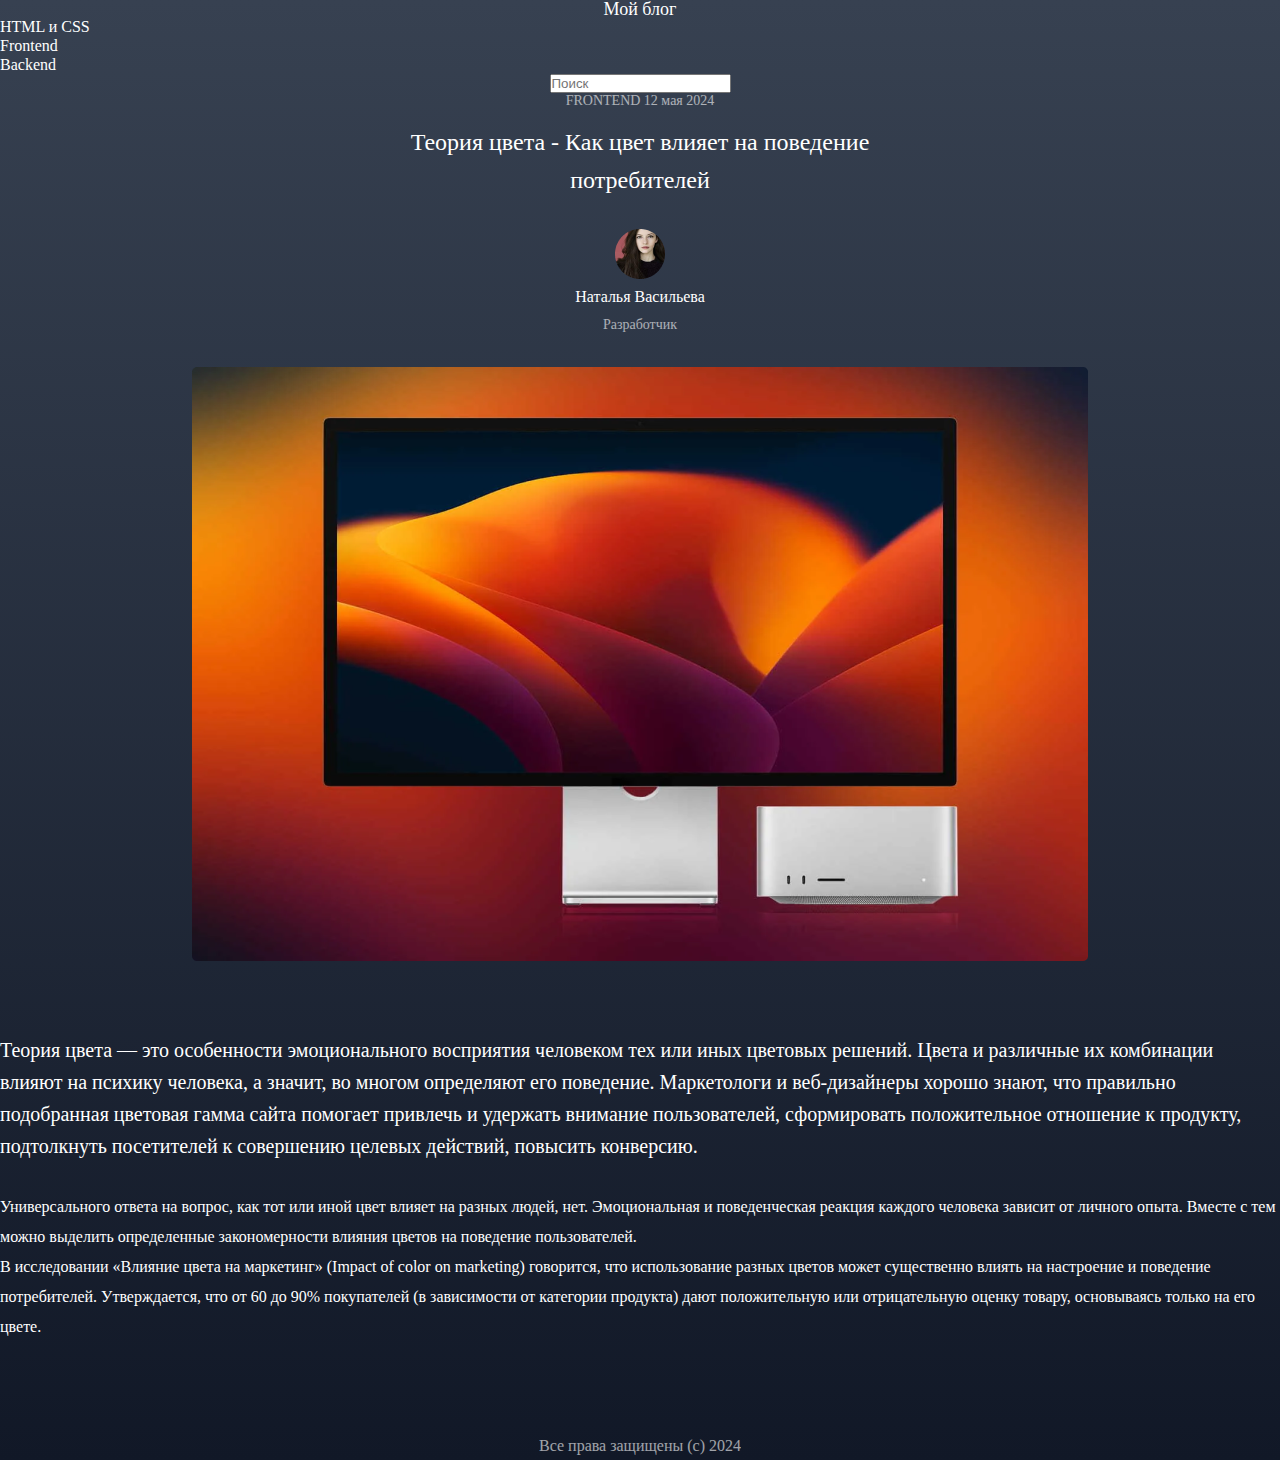
==== 1-Blog/index.html @ 6eed49c6 "code review 2" ====
<!DOCTYPE html>
<html lang="en">

<head>
    <meta charset="UTF-8">
    <meta name="viewport" content="width=device-width, initial-scale=1.0">
    <title>Blog</title>
    <link rel="stylesheet" href="./style.css">
</head>

<body>
    <header>

        <h1 class="profile-name"> Мой блог</h1>
        <nav class="nav__title">
            <h2>HTML и CSS</h2>
            <h2>Frontend</h2>
            <h2>Backend</h2>
        </nav>

        <form action="">
            <input type="text" placeholder="Поиск">
        </form>
    </header>

    <main>
        <section>

            <article>
                <p class="blog__date">FRONTEND 12 мая 2024</p>
                <h3 class="blog__title">Теория цвета - Как цвет влияет на поведение<br> потребителей</h3>
                <div class="author__block">
                    <img src="./images/Ellipse 1.png" alt="Портрет Натальи">
                    <p class="blog__author">Наталья Васильева</p>
                    <p >Разработчик</p>
                </div>

                <img class="screen__img" src=" ./images/Rectangle 181.png" alt="монитор на оранжевом фоне">
                    <p class="blog__content">Теория цвета — это особенности эмоционального восприятия человеком тех или
                        иных
                        цветовых решений. Цвета и
                        различные их
                        комбинации влияют на психику человека, а значит, во многом определяют его поведение. Маркетологи
                        и
                        веб-дизайнеры
                        хорошо
                        знают, что правильно подобранная цветовая гамма сайта помогает привлечь и удержать внимание
                        пользователей,
                        сформировать
                        положительное отношение к продукту, подтолкнуть посетителей к совершению целевых действий,
                        повысить
                        конверсию.
                    </p>
<div class="blog__content-small"><p >Универсального ответа на вопрос, как тот или иной цвет влияет на
    разных
    людей, нет. Эмоциональная и
    поведенческая
    реакция каждого человека зависит от личного опыта. Вместе с тем можно выделить определенные
    закономерности
    влияния
    цветов на поведение пользователей.</p>
<p >В исследовании «Влияние цвета на маркетинг» (Impact of color on
    marketing) говорится, что
    использование
    разных
    цветов
    может существенно влиять на настроение и поведение потребителей. Утверждается, что от 60 до 90%
    покупателей (в
    зависимости от категории продукта) дают положительную или отрицательную оценку товару,
    основываясь
    только на его
    цвете.</p></div>
            </article>
        </section>

    </main>
    <footer>
        <p>Все права защищены (c) 2024</p>

    </footer>

</body>

</html>
---- 1-Blog/style.css ----
*{
    margin: 0;
    padding: 0;
}
body {
    background: linear-gradient(180deg, #374151 0%, #111827 100%);
    color: white;
    text-align: center;

}

.profile-name {
    font-size: 18px;
    font-weight: 400;
    line-height: 18.21px;

}

.nav__title h2 {
    text-align-last: left;
    font-size: 16px;
    line-height: 18.75px;
    font-weight: 400;
}

.screen__img{
    margin-bottom: 69px;
}

.blog__date {
    font-size: 14px;
    opacity: 0.6;
    line-height: 16px;
    margin-bottom: 14px;
}
.author__block{
    margin-bottom: 28px;
}
.blog__title {
    font-size: 24px;
    font-weight: 400;
    line-height: 38px;
    text-align: center;
    margin-bottom: 30px;
}

.blog__author {
    font-size: 16px;
    line-height: 28px;
}

.blog__author+p {
    line-height: 28px;
    font-size: 14px;
    opacity: 0.6;
}

.blog__content {
    font-size: 20px;
    line-height: 32px;
    text-align: left;
    margin-bottom: 30px;
}

.blog__content-small {
    font-size: 16px;
    line-height: 30px;
    text-align: left;
    margin-bottom: 90px;
}

footer p {
    opacity: 60%;
    font-size: 16px;
    line-height: 28px;
}
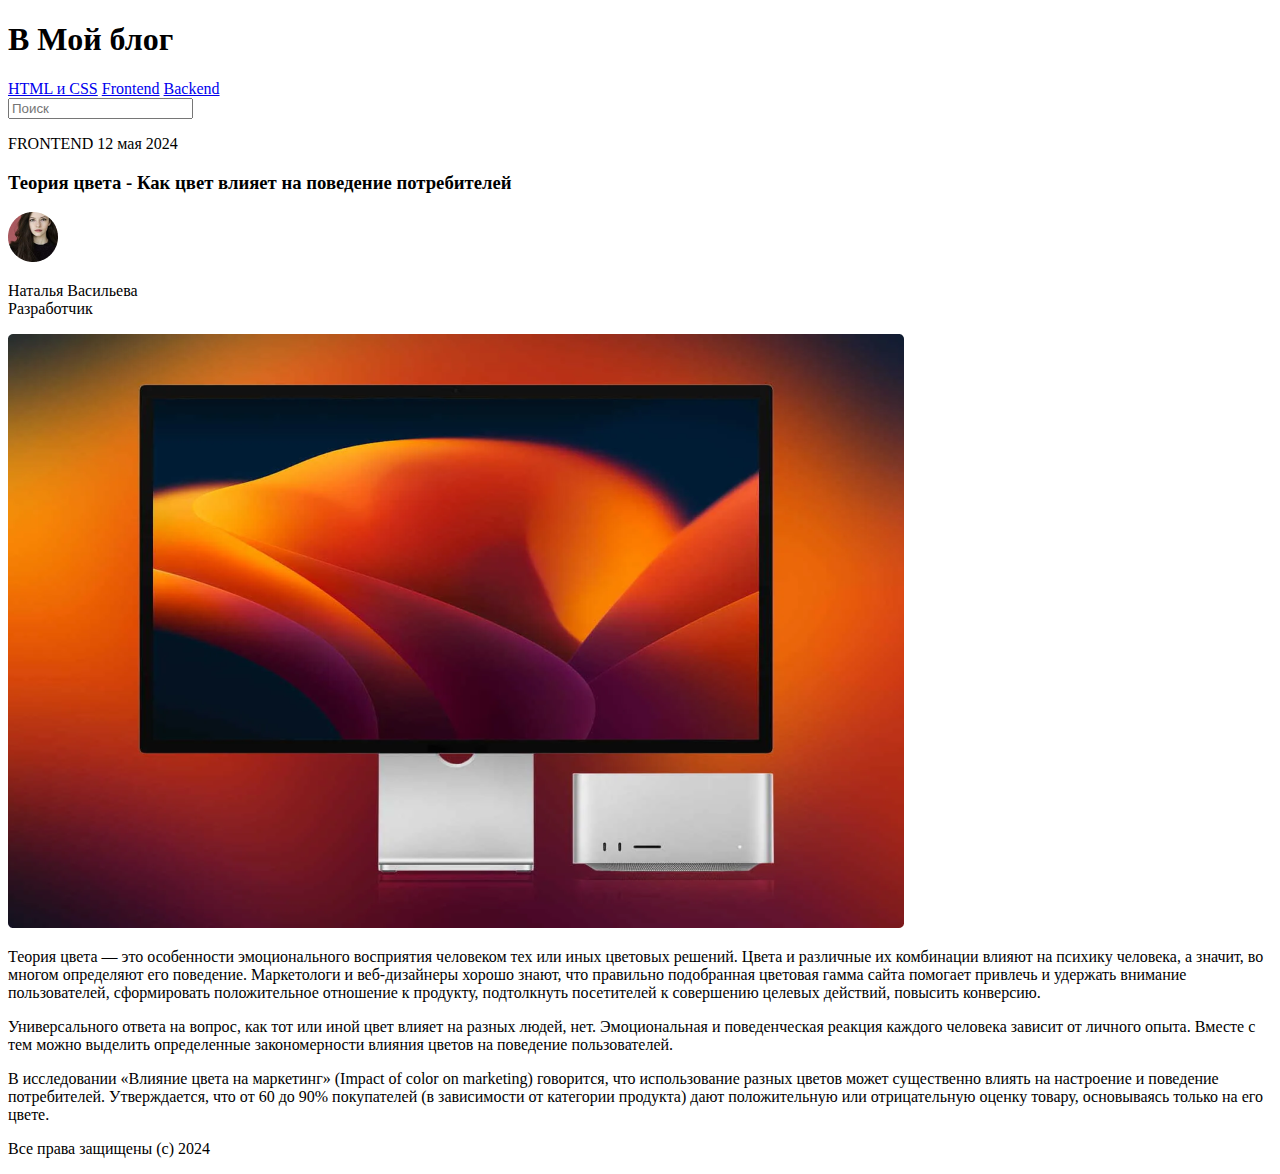
==== commit b98d7635: "fixed" ====
--- a/1-Blog/index.html
+++ b/1-Blog/index.html
@@ -5,80 +5,64 @@
     <meta charset="UTF-8">
     <meta name="viewport" content="width=device-width, initial-scale=1.0">
     <title>Blog</title>
-    <link rel="stylesheet" href="./style.css">
 </head>
-
 <body>
     <header>
-
-        <h1 class="profile-name"> Мой блог</h1>
-        <nav class="nav__title">
-            <h2>HTML и CSS</h2>
-            <h2>Frontend</h2>
-            <h2>Backend</h2>
+        <h1>В Мой блог</h1>
+        <nav>
+            <a href="#">HTML и CSS</a>
+            <a href="#">Frontend</a>
+            <a href="#">Backend</a>
         </nav>
-
         <form action="">
             <input type="text" placeholder="Поиск">
         </form>
     </header>
-
     <main>
         <section>
-
             <article>
-                <p class="blog__date">FRONTEND 12 мая 2024</p>
-                <h3 class="blog__title">Теория цвета - Как цвет влияет на поведение<br> потребителей</h3>
-                <div class="author__block">
-                    <img src="./images/Ellipse 1.png" alt="Портрет Натальи">
-                    <p class="blog__author">Наталья Васильева</p>
-                    <p >Разработчик</p>
+                <p>FRONTEND 12 мая 2024</p>
+                <h3>Теория цвета - Как цвет влияет на поведение потребителей</h3>
+                <div>
+                <img src="./images/Ellipse 1.png" alt="Портрет Натальи">
                 </div>
-
-                <img class="screen__img" src=" ./images/Rectangle 181.png" alt="монитор на оранжевом фоне">
-                    <p class="blog__content">Теория цвета — это особенности эмоционального восприятия человеком тех или
-                        иных
-                        цветовых решений. Цвета и
-                        различные их
-                        комбинации влияют на психику человека, а значит, во многом определяют его поведение. Маркетологи
-                        и
-                        веб-дизайнеры
-                        хорошо
-                        знают, что правильно подобранная цветовая гамма сайта помогает привлечь и удержать внимание
-                        пользователей,
-                        сформировать
-                        положительное отношение к продукту, подтолкнуть посетителей к совершению целевых действий,
-                        повысить
-                        конверсию.
-                    </p>
-<div class="blog__content-small"><p >Универсального ответа на вопрос, как тот или иной цвет влияет на
-    разных
-    людей, нет. Эмоциональная и
-    поведенческая
-    реакция каждого человека зависит от личного опыта. Вместе с тем можно выделить определенные
-    закономерности
-    влияния
-    цветов на поведение пользователей.</p>
-<p >В исследовании «Влияние цвета на маркетинг» (Impact of color on
-    marketing) говорится, что
-    использование
-    разных
-    цветов
-    может существенно влиять на настроение и поведение потребителей. Утверждается, что от 60 до 90%
-    покупателей (в
-    зависимости от категории продукта) дают положительную или отрицательную оценку товару,
-    основываясь
-    только на его
-    цвете.</p></div>
+                <p>Наталья Васильева <br /> Разработчик</p>
+                <div><img src="./images/Rectangle 181.png" alt="монитор на оранжевом фоне"></div>
+                <p>
+                    Теория цвета — это особенности эмоционального восприятия человеком тех или иных цветовых решений. Цвета и
+                    различные их
+                    комбинации влияют на психику человека, а значит, во многом определяют его поведение. Маркетологи и
+                    веб-дизайнеры
+                    хорошо
+                    знают, что правильно подобранная цветовая гамма сайта помогает привлечь и удержать внимание
+                    пользователей,
+                    сформировать
+                    положительное отношение к продукту, подтолкнуть посетителей к совершению целевых действий, повысить
+                    конверсию.
+                </p>
+                <p>
+                    Универсального ответа на вопрос, как тот или иной цвет влияет на разных людей, нет. Эмоциональная и
+                    поведенческая
+                    реакция каждого человека зависит от личного опыта. Вместе с тем можно выделить определенные
+                    закономерности
+                    влияния
+                    цветов на поведение пользователей.
+                </p>
+                <p>
+                    В исследовании «Влияние цвета на маркетинг» (Impact of color on marketing) говорится, что использование
+                    разных
+                    цветов
+                    может существенно влиять на настроение и поведение потребителей. Утверждается, что от 60 до 90%
+                    покупателей (в
+                    зависимости от категории продукта) дают положительную или отрицательную оценку товару, основываясь
+                    только на его
+                    цвете.
+                </p>
             </article>
         </section>
-
     </main>
     <footer>
         <p>Все права защищены (c) 2024</p>
-
     </footer>
-
 </body>
-
 </html>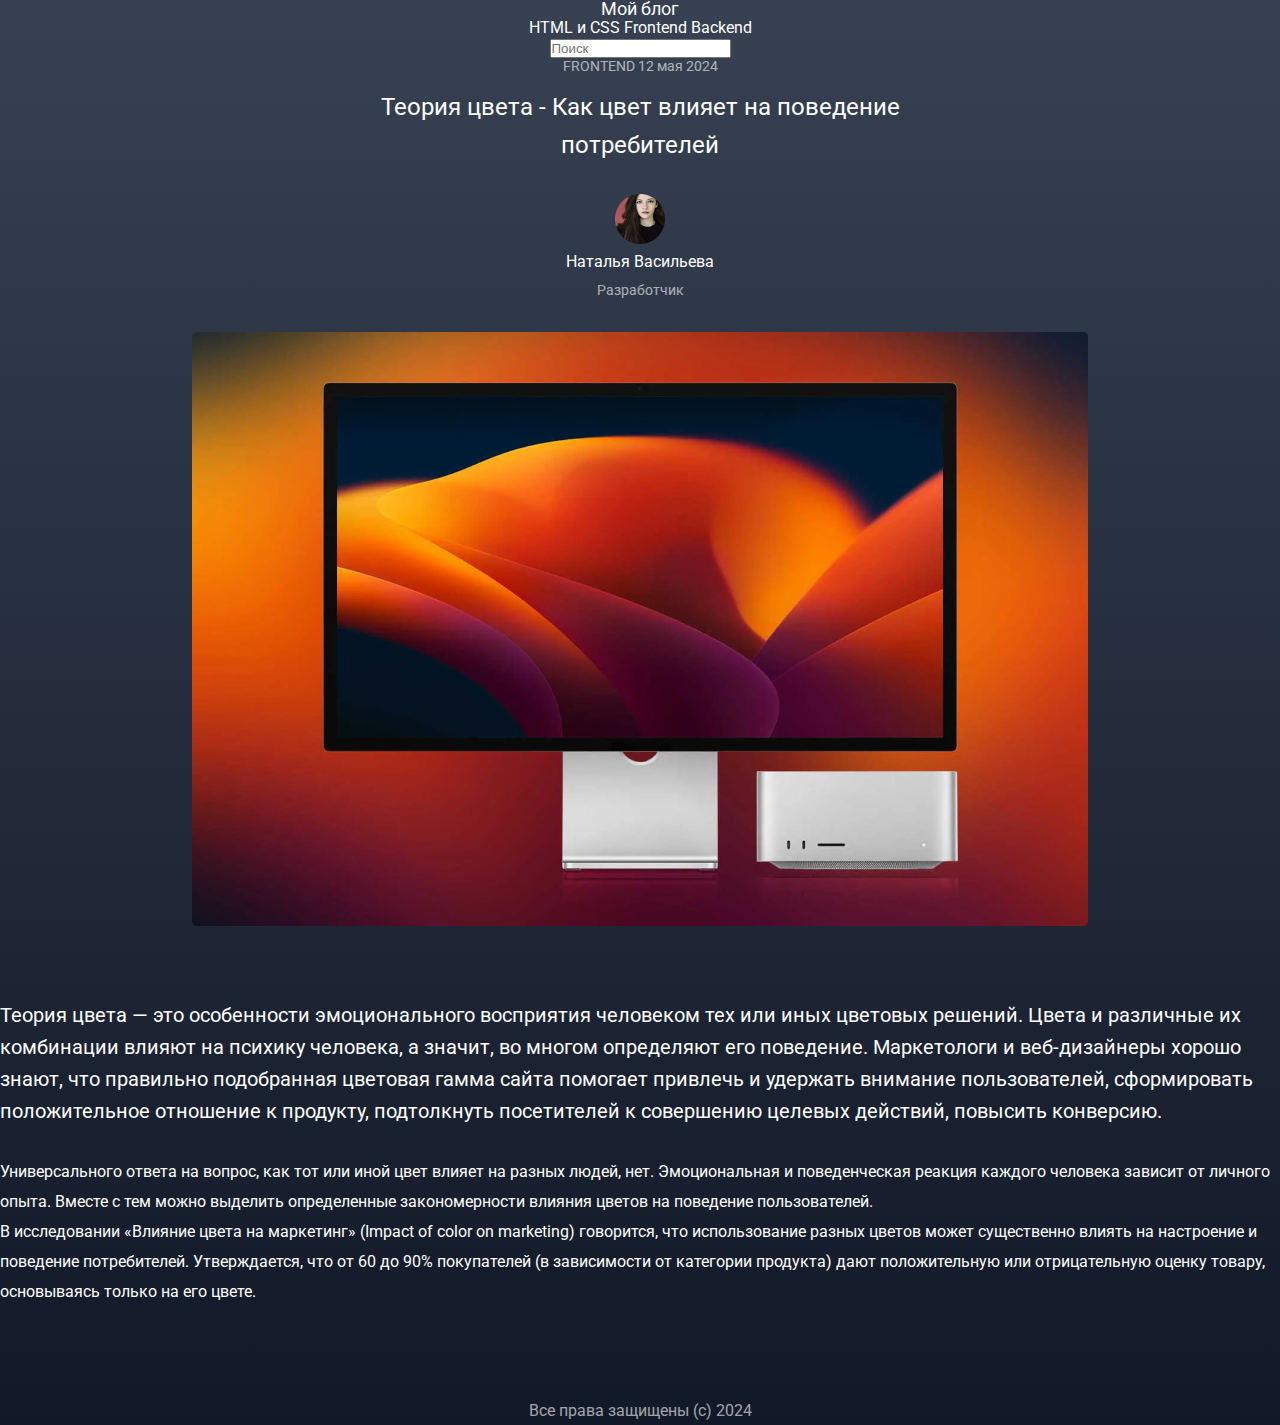
==== commit b04b558f: "fixed" ====
--- a/1-Blog/index.html
+++ b/1-Blog/index.html
@@ -1,15 +1,15 @@
 <!DOCTYPE html>
 <html lang="en">
-
 <head>
     <meta charset="UTF-8">
     <meta name="viewport" content="width=device-width, initial-scale=1.0">
     <title>Blog</title>
+    <link rel="stylesheet" href="./style.css">
 </head>
 <body>
     <header>
-        <h1>В Мой блог</h1>
-        <nav>
+        <h1 class="profile-name"> Мой блог</h1>
+        <nav class="nav__title">
             <a href="#">HTML и CSS</a>
             <a href="#">Frontend</a>
             <a href="#">Backend</a>
@@ -21,43 +21,58 @@
     <main>
         <section>
             <article>
-                <p>FRONTEND 12 мая 2024</p>
-                <h3>Теория цвета - Как цвет влияет на поведение потребителей</h3>
+                <p class="blog__date">FRONTEND 12 мая 2024</p>
+                <h3 class="blog__title">Теория цвета - Как цвет влияет на поведение<br> потребителей</h3>
+                <div class="author__block">
+                    <div>
+                        <img src="./images/Ellipse 1.png" alt="Портрет Натальи">
+                    </div>
+                    <p class="blog__author">Наталья Васильева</p>
+                    <p>Разработчик</p>
+                </div>
                 <div>
-                <img src="./images/Ellipse 1.png" alt="Портрет Натальи">
+                    <img class="screen__img" src=" ./images/Rectangle 181.png" alt="монитор на оранжевом фоне">
                 </div>
-                <p>Наталья Васильева <br /> Разработчик</p>
-                <div><img src="./images/Rectangle 181.png" alt="монитор на оранжевом фоне"></div>
-                <p>
-                    Теория цвета — это особенности эмоционального восприятия человеком тех или иных цветовых решений. Цвета и
+                <p class="blog__content">
+                    Теория цвета — это особенности эмоционального восприятия человеком тех или
+                    иных
+                    цветовых решений. Цвета и
                     различные их
-                    комбинации влияют на психику человека, а значит, во многом определяют его поведение. Маркетологи и
+                    комбинации влияют на психику человека, а значит, во многом определяют его поведение. Маркетологи
+                    и
                     веб-дизайнеры
                     хорошо
                     знают, что правильно подобранная цветовая гамма сайта помогает привлечь и удержать внимание
                     пользователей,
                     сформировать
-                    положительное отношение к продукту, подтолкнуть посетителей к совершению целевых действий, повысить
+                    положительное отношение к продукту, подтолкнуть посетителей к совершению целевых действий,
+                    повысить
                     конверсию.
                 </p>
-                <p>
-                    Универсального ответа на вопрос, как тот или иной цвет влияет на разных людей, нет. Эмоциональная и
-                    поведенческая
-                    реакция каждого человека зависит от личного опыта. Вместе с тем можно выделить определенные
-                    закономерности
-                    влияния
-                    цветов на поведение пользователей.
-                </p>
-                <p>
-                    В исследовании «Влияние цвета на маркетинг» (Impact of color on marketing) говорится, что использование
-                    разных
-                    цветов
-                    может существенно влиять на настроение и поведение потребителей. Утверждается, что от 60 до 90%
-                    покупателей (в
-                    зависимости от категории продукта) дают положительную или отрицательную оценку товару, основываясь
-                    только на его
-                    цвете.
-                </p>
+                <div class="blog__content-small">
+                    <p>
+                        Универсального ответа на вопрос, как тот или иной цвет влияет на
+                        разных
+                        людей, нет. Эмоциональная и
+                        поведенческая
+                        реакция каждого человека зависит от личного опыта. Вместе с тем можно выделить определенные
+                        закономерности
+                        влияния
+                        цветов на поведение пользователей.</p>
+                    <p>
+                        В исследовании «Влияние цвета на маркетинг» (Impact of color on
+                        marketing) говорится, что
+                        использование
+                        разных
+                        цветов
+                        может существенно влиять на настроение и поведение потребителей. Утверждается, что от 60 до 90%
+                        покупателей (в
+                        зависимости от категории продукта) дают положительную или отрицательную оценку товару,
+                        основываясь
+                        только на его
+                        цвете.
+                    </p>
+                </div>
             </article>
         </section>
     </main>
--- a/1-Blog/style.css
+++ b/1-Blog/style.css
@@ -0,0 +1,82 @@
+@import url('https://fonts.googleapis.com/css2?family=Roboto:wght@400;700&display=swap');
+
+*{
+    margin: 0;
+    padding: 0;
+}
+body {
+    background: linear-gradient(180deg, #374151 0%, #111827 100%);
+    color: white;
+    text-align: center;
+    font-family: Roboto ;
+
+}
+
+.profile-name {
+    font-size: 18px;
+    font-weight: 400;
+    line-height: 18.21px;
+
+}
+
+.nav__title a  {
+    text-decoration: none;
+    color: white;
+    text-align-last: left;
+    font-size: 16px;
+    line-height: 18.75px;
+    font-weight: 400;
+}
+
+.screen__img{
+    margin-bottom: 69px;
+}
+
+.blog__date {
+    font-size: 14px;
+    opacity: 0.6;
+    line-height: 16px;
+    margin-bottom: 14px;
+}
+.author__block{
+    margin-bottom: 28px;
+}
+.blog__title {
+    font-size: 24px;
+    font-weight: 400;
+    line-height: 38px;
+    text-align: center;
+    margin-bottom: 30px;
+}
+
+.blog__author {
+    font-size: 16px;
+    line-height: 28px;
+}
+
+.blog__author+p {
+    line-height: 28px;
+    font-size: 14px;
+    opacity: 0.6;
+}
+
+.blog__content {
+    font-size: 20px;
+    line-height: 32px;
+    text-align: left;
+    margin-bottom: 30px;
+}
+
+.blog__content-small {
+    font-size: 16px;
+    line-height: 30px;
+    text-align: left;
+    margin-bottom: 90px;
+}
+
+footer p {
+    opacity: 60%;
+    font-size: 16px;
+    line-height: 28px;
+}
+
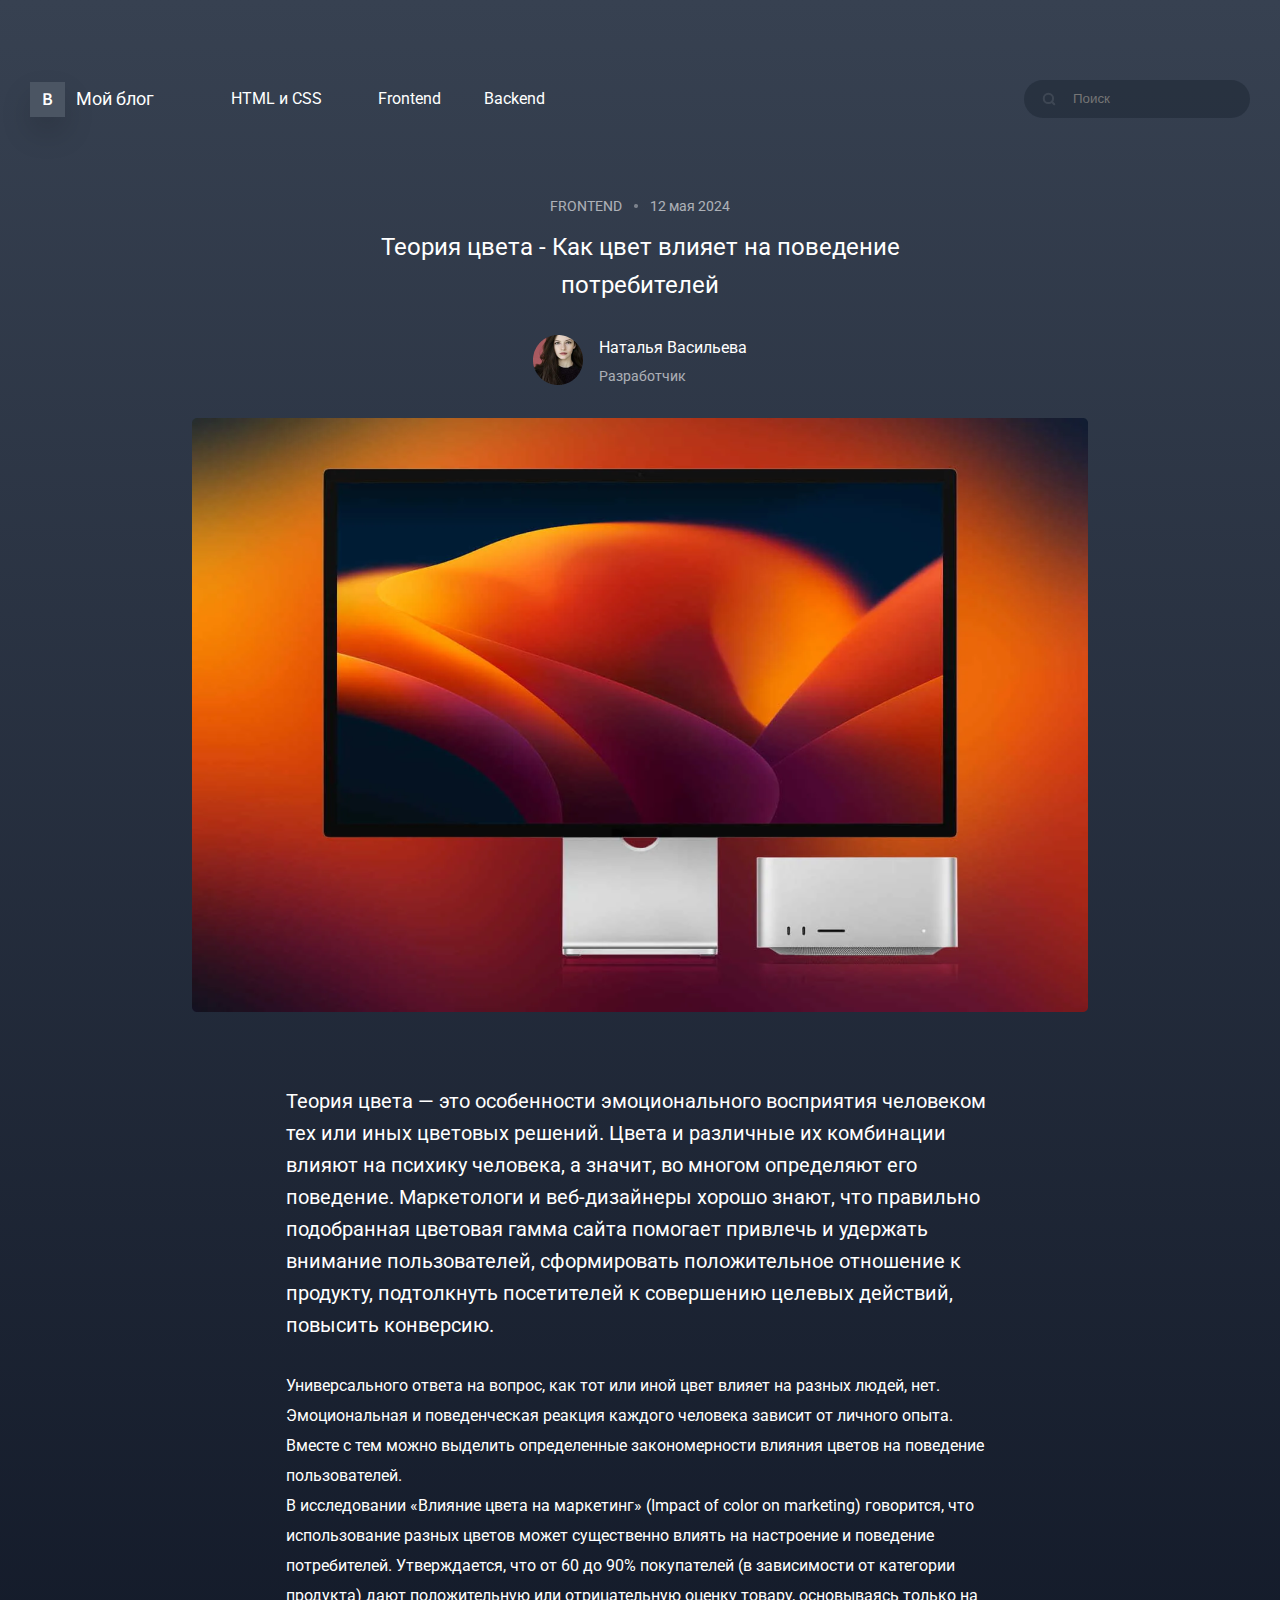
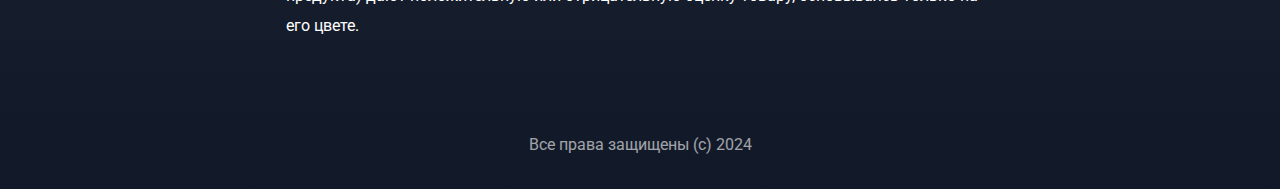
==== commit dd6b9f20: "code review 3" ====
--- a/1-Blog/index.html
+++ b/1-Blog/index.html
@@ -1,78 +1,111 @@
 <!DOCTYPE html>
 <html lang="en">
+
 <head>
     <meta charset="UTF-8">
     <meta name="viewport" content="width=device-width, initial-scale=1.0">
     <title>Blog</title>
+    <link rel="preconnect" href="https://fonts.googleapis.com">
+    <link rel="preconnect" href="https://fonts.gstatic.com" crossorigin>
+    <link
+        href="https://fonts.googleapis.com/css2?family=Open+Sans:wght@700&family=Oswald:wght@200;300;400;500;600;700&family=Source+Sans+3:wght@600&display=swap"
+        rel="stylesheet">
     <link rel="stylesheet" href="./style.css">
 </head>
+
 <body>
     <header>
-        <h1 class="profile-name"> Мой блог</h1>
-        <nav class="nav__title">
-            <a href="#">HTML и CSS</a>
-            <a href="#">Frontend</a>
-            <a href="#">Backend</a>
-        </nav>
-        <form action="">
-            <input type="text" placeholder="Поиск">
-        </form>
+        <div class="header-container">
+            <div class="header-left">
+                <div class="profile">
+                    <div class="profile-pic">В</div>
+                    <h1 class="profile-name"> Мой блог</h1>
+                </div>
+
+                <nav class="nav__title">
+                    <a href="#">HTML и CSS</a>
+                    <a href="#">Frontend</a>
+                    <a href="#">Backend</a>
+                </nav>
+            </div>
+
+            <form action="">
+                <img class="search-img" src="./images/search.svg" alt="иконка поиска">
+                <input class="search" type="text" placeholder="Поиск">
+            </form>
+        </div>
+
+
     </header>
     <main>
         <section>
             <article>
-                <p class="blog__date">FRONTEND 12 мая 2024</p>
+                <p class="blog__date">FRONTEND <img src="./images/Rectangle 5.png" alt="кружочек"> 12 мая 2024</p>
                 <h3 class="blog__title">Теория цвета - Как цвет влияет на поведение<br> потребителей</h3>
                 <div class="author__block">
-                    <div>
-                        <img src="./images/Ellipse 1.png" alt="Портрет Натальи">
+                    <div class="dev-container">
+                        <div class="dev-container__img">
+                            <img src="./images/Ellipse 1.png" alt="Портрет Натальи">
+                        </div>
+                        <div class="dev-container__text">
+                            <p class="blog__author">Наталья Васильева</p>
+                            <p>Разработчик</p>
+                        </div>
+
                     </div>
-                    <p class="blog__author">Наталья Васильева</p>
-                    <p>Разработчик</p>
+
                 </div>
                 <div>
                     <img class="screen__img" src=" ./images/Rectangle 181.png" alt="монитор на оранжевом фоне">
                 </div>
-                <p class="blog__content">
-                    Теория цвета — это особенности эмоционального восприятия человеком тех или
-                    иных
-                    цветовых решений. Цвета и
-                    различные их
-                    комбинации влияют на психику человека, а значит, во многом определяют его поведение. Маркетологи
-                    и
-                    веб-дизайнеры
-                    хорошо
-                    знают, что правильно подобранная цветовая гамма сайта помогает привлечь и удержать внимание
-                    пользователей,
-                    сформировать
-                    положительное отношение к продукту, подтолкнуть посетителей к совершению целевых действий,
-                    повысить
-                    конверсию.
-                </p>
-                <div class="blog__content-small">
-                    <p>
-                        Универсального ответа на вопрос, как тот или иной цвет влияет на
-                        разных
-                        людей, нет. Эмоциональная и
-                        поведенческая
-                        реакция каждого человека зависит от личного опыта. Вместе с тем можно выделить определенные
-                        закономерности
-                        влияния
-                        цветов на поведение пользователей.</p>
-                    <p>
-                        В исследовании «Влияние цвета на маркетинг» (Impact of color on
-                        marketing) говорится, что
-                        использование
-                        разных
-                        цветов
-                        может существенно влиять на настроение и поведение потребителей. Утверждается, что от 60 до 90%
-                        покупателей (в
-                        зависимости от категории продукта) дают положительную или отрицательную оценку товару,
-                        основываясь
-                        только на его
-                        цвете.
-                    </p>
+                <div class="article__container">
+                    <div class="blog__content">
+                        <p>
+                            Теория цвета — это особенности эмоционального восприятия человеком тех или
+                            иных
+                            цветовых решений. Цвета и
+                            различные их
+                            комбинации влияют на психику человека, а значит, во многом определяют его поведение.
+                            Маркетологи
+                            и
+                            веб-дизайнеры
+                            хорошо
+                            знают, что правильно подобранная цветовая гамма сайта помогает привлечь и удержать внимание
+                            пользователей,
+                            сформировать
+                            положительное отношение к продукту, подтолкнуть посетителей к совершению целевых действий,
+                            повысить
+                            конверсию.
+                        </p>
+                    </div>
+
+                    <div class="blog__content-small">
+                        <p>
+                            Универсального ответа на вопрос, как тот или иной цвет влияет на
+                            разных
+                            людей, нет. Эмоциональная и
+                            поведенческая
+                            реакция каждого человека зависит от личного опыта. Вместе с тем можно выделить определенные
+                            закономерности
+                            влияния
+                            цветов на поведение пользователей.</p>
+                        <p>
+                            В исследовании «Влияние цвета на маркетинг» (Impact of color on
+                            marketing) говорится, что
+                            использование
+                            разных
+                            цветов
+                            может существенно влиять на настроение и поведение потребителей. Утверждается, что от 60 до
+                            90%
+                            покупателей (в
+                            зависимости от категории продукта) дают положительную или отрицательную оценку товару,
+                            основываясь
+                            только на его
+                            цвете.
+                        </p>
+                    </div>
                 </div>
+
             </article>
         </section>
     </main>
@@ -80,4 +113,5 @@
         <p>Все права защищены (c) 2024</p>
     </footer>
 </body>
+
 </html>--- a/1-Blog/style.css
+++ b/1-Blog/style.css
@@ -1,14 +1,65 @@
 @import url('https://fonts.googleapis.com/css2?family=Roboto:wght@400;700&display=swap');
 
-*{
+* {
     margin: 0;
     padding: 0;
+    box-sizing: border-box;
 }
+
 body {
     background: linear-gradient(180deg, #374151 0%, #111827 100%);
     color: white;
     text-align: center;
-    font-family: Roboto ;
+    font-family: Roboto;
+
+}
+.dev-container{
+    display: flex;
+    justify-content: center;
+    align-items: center;
+    gap: 16px;
+}
+.article__container{
+    max-width: 708px;
+    margin: 0 auto;
+}
+.dev-container__text{
+    text-align-last: left;
+}
+.header-container {
+    display: flex;
+    padding: 0 30px;
+    justify-content: space-between;
+    margin: 80px 0 80px 0;
+
+}
+
+.header-left {
+    display: flex;
+    align-items: center;
+
+}
+
+.profile {
+    display: flex;
+    align-items: center;
+    gap: 11px;
+    margin-right: 77px;
+}
+
+.profile-pic {
+    box-shadow: 0px 15px 30px 0px #00000026;
+    font-family: 'Source Sans 3';
+    font-size: 18px;
+    font-weight: 600;
+    line-height: 35px;
+
+
+
+
+    width: 35px;
+    height: 35px;
+    background: #4B5563;
 
 }
 
@@ -18,8 +69,29 @@
     line-height: 18.21px;
 
 }
+.search{
+    background-color:rgba(31, 41, 55, 0.6);
+    padding: 11px 0 12px 49px;
+    border-radius: 100px;
+    border: none;
+    position: relative;
+}
+.search-img{
+    position: absolute;
+    z-index: 1;
+    padding: 12px 0 12px 18px;
+}
+.search:placeholder{
+font-size: 19px;
+font-weight: 400;
+line-height: 19px;
 
-.nav__title a  {
+}
+.nav__title a:nth-child(2n) {
+    margin: 0 39px 0 52px;
+}
+
+.nav__title a {
     text-decoration: none;
     color: white;
     text-align-last: left;
@@ -28,19 +100,25 @@
     font-weight: 400;
 }
 
-.screen__img{
+.screen__img {
     margin-bottom: 69px;
 }
 
 .blog__date {
+    display: flex;
+    justify-content: center;
+    align-items: center;
+    gap: 12px;
     font-size: 14px;
     opacity: 0.6;
     line-height: 16px;
     margin-bottom: 14px;
 }
-.author__block{
+
+.author__block {
     margin-bottom: 28px;
 }
+
 .blog__title {
     font-size: 24px;
     font-weight: 400;
@@ -78,5 +156,5 @@
     opacity: 60%;
     font-size: 16px;
     line-height: 28px;
-}
-
+    margin-bottom: 30px;
+}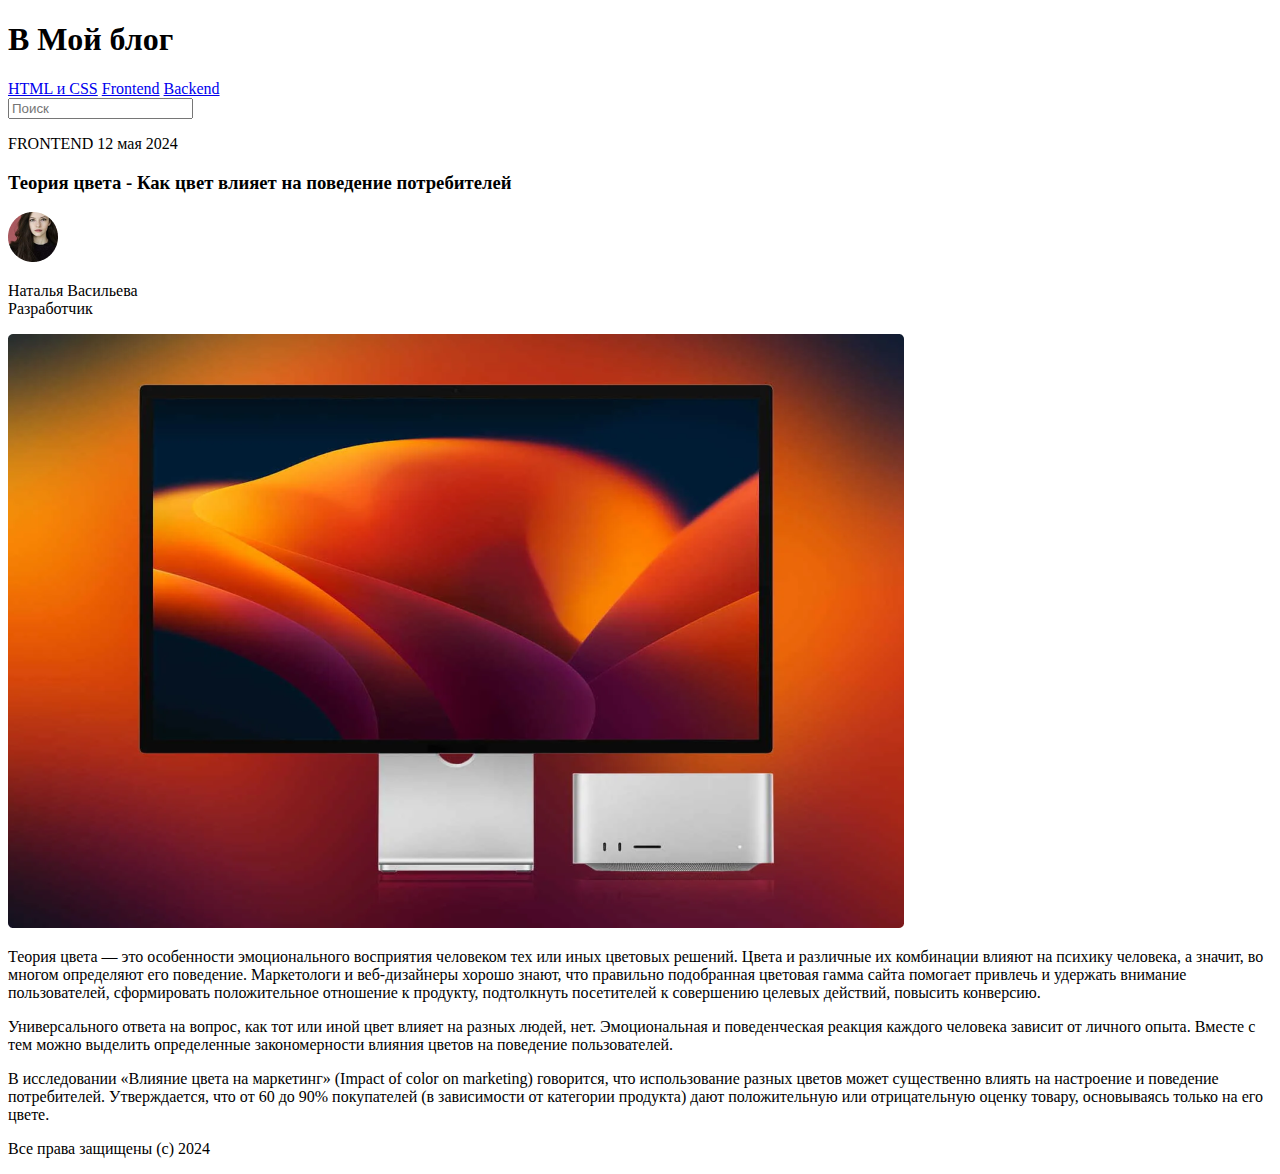
==== commit 3d359ff9: "Merge pull request #1 from ratsu123/1-html" ====
--- a/1-Blog/index.html
+++ b/1-Blog/index.html
@@ -5,107 +5,59 @@
     <meta charset="UTF-8">
     <meta name="viewport" content="width=device-width, initial-scale=1.0">
     <title>Blog</title>
-    <link rel="preconnect" href="https://fonts.googleapis.com">
-    <link rel="preconnect" href="https://fonts.gstatic.com" crossorigin>
-    <link
-        href="https://fonts.googleapis.com/css2?family=Open+Sans:wght@700&family=Oswald:wght@200;300;400;500;600;700&family=Source+Sans+3:wght@600&display=swap"
-        rel="stylesheet">
-    <link rel="stylesheet" href="./style.css">
 </head>
-
 <body>
     <header>
-        <div class="header-container">
-            <div class="header-left">
-                <div class="profile">
-                    <div class="profile-pic">В</div>
-                    <h1 class="profile-name"> Мой блог</h1>
-                </div>
-
-                <nav class="nav__title">
-                    <a href="#">HTML и CSS</a>
-                    <a href="#">Frontend</a>
-                    <a href="#">Backend</a>
-                </nav>
-            </div>
-
-            <form action="">
-                <img class="search-img" src="./images/search.svg" alt="иконка поиска">
-                <input class="search" type="text" placeholder="Поиск">
-            </form>
-        </div>
-
-
+        <h1>В Мой блог</h1>
+        <nav>
+            <a href="#">HTML и CSS</a>
+            <a href="#">Frontend</a>
+            <a href="#">Backend</a>
+        </nav>
+        <form action="">
+            <input type="text" placeholder="Поиск">
+        </form>
     </header>
     <main>
         <section>
             <article>
-                <p class="blog__date">FRONTEND <img src="./images/Rectangle 5.png" alt="кружочек"> 12 мая 2024</p>
-                <h3 class="blog__title">Теория цвета - Как цвет влияет на поведение<br> потребителей</h3>
-                <div class="author__block">
-                    <div class="dev-container">
-                        <div class="dev-container__img">
-                            <img src="./images/Ellipse 1.png" alt="Портрет Натальи">
-                        </div>
-                        <div class="dev-container__text">
-                            <p class="blog__author">Наталья Васильева</p>
-                            <p>Разработчик</p>
-                        </div>
-
-                    </div>
-
+                <p>FRONTEND 12 мая 2024</p>
+                <h3>Теория цвета - Как цвет влияет на поведение потребителей</h3>
+                <div>
+                <img src="./images/Ellipse 1.png" alt="Портрет Натальи">
                 </div>
-                <div>
-                    <img class="screen__img" src=" ./images/Rectangle 181.png" alt="монитор на оранжевом фоне">
-                </div>
-                <div class="article__container">
-                    <div class="blog__content">
-                        <p>
-                            Теория цвета — это особенности эмоционального восприятия человеком тех или
-                            иных
-                            цветовых решений. Цвета и
-                            различные их
-                            комбинации влияют на психику человека, а значит, во многом определяют его поведение.
-                            Маркетологи
-                            и
-                            веб-дизайнеры
-                            хорошо
-                            знают, что правильно подобранная цветовая гамма сайта помогает привлечь и удержать внимание
-                            пользователей,
-                            сформировать
-                            положительное отношение к продукту, подтолкнуть посетителей к совершению целевых действий,
-                            повысить
-                            конверсию.
-                        </p>
-                    </div>
-
-                    <div class="blog__content-small">
-                        <p>
-                            Универсального ответа на вопрос, как тот или иной цвет влияет на
-                            разных
-                            людей, нет. Эмоциональная и
-                            поведенческая
-                            реакция каждого человека зависит от личного опыта. Вместе с тем можно выделить определенные
-                            закономерности
-                            влияния
-                            цветов на поведение пользователей.</p>
-                        <p>
-                            В исследовании «Влияние цвета на маркетинг» (Impact of color on
-                            marketing) говорится, что
-                            использование
-                            разных
-                            цветов
-                            может существенно влиять на настроение и поведение потребителей. Утверждается, что от 60 до
-                            90%
-                            покупателей (в
-                            зависимости от категории продукта) дают положительную или отрицательную оценку товару,
-                            основываясь
-                            только на его
-                            цвете.
-                        </p>
-                    </div>
-                </div>
-
+                <p>Наталья Васильева <br /> Разработчик</p>
+                <div><img src="./images/Rectangle 181.png" alt="монитор на оранжевом фоне"></div>
+                <p>
+                    Теория цвета — это особенности эмоционального восприятия человеком тех или иных цветовых решений. Цвета и
+                    различные их
+                    комбинации влияют на психику человека, а значит, во многом определяют его поведение. Маркетологи и
+                    веб-дизайнеры
+                    хорошо
+                    знают, что правильно подобранная цветовая гамма сайта помогает привлечь и удержать внимание
+                    пользователей,
+                    сформировать
+                    положительное отношение к продукту, подтолкнуть посетителей к совершению целевых действий, повысить
+                    конверсию.
+                </p>
+                <p>
+                    Универсального ответа на вопрос, как тот или иной цвет влияет на разных людей, нет. Эмоциональная и
+                    поведенческая
+                    реакция каждого человека зависит от личного опыта. Вместе с тем можно выделить определенные
+                    закономерности
+                    влияния
+                    цветов на поведение пользователей.
+                </p>
+                <p>
+                    В исследовании «Влияние цвета на маркетинг» (Impact of color on marketing) говорится, что использование
+                    разных
+                    цветов
+                    может существенно влиять на настроение и поведение потребителей. Утверждается, что от 60 до 90%
+                    покупателей (в
+                    зависимости от категории продукта) дают положительную или отрицательную оценку товару, основываясь
+                    только на его
+                    цвете.
+                </p>
             </article>
         </section>
     </main>
@@ -113,5 +65,4 @@
         <p>Все права защищены (c) 2024</p>
     </footer>
 </body>
-
 </html>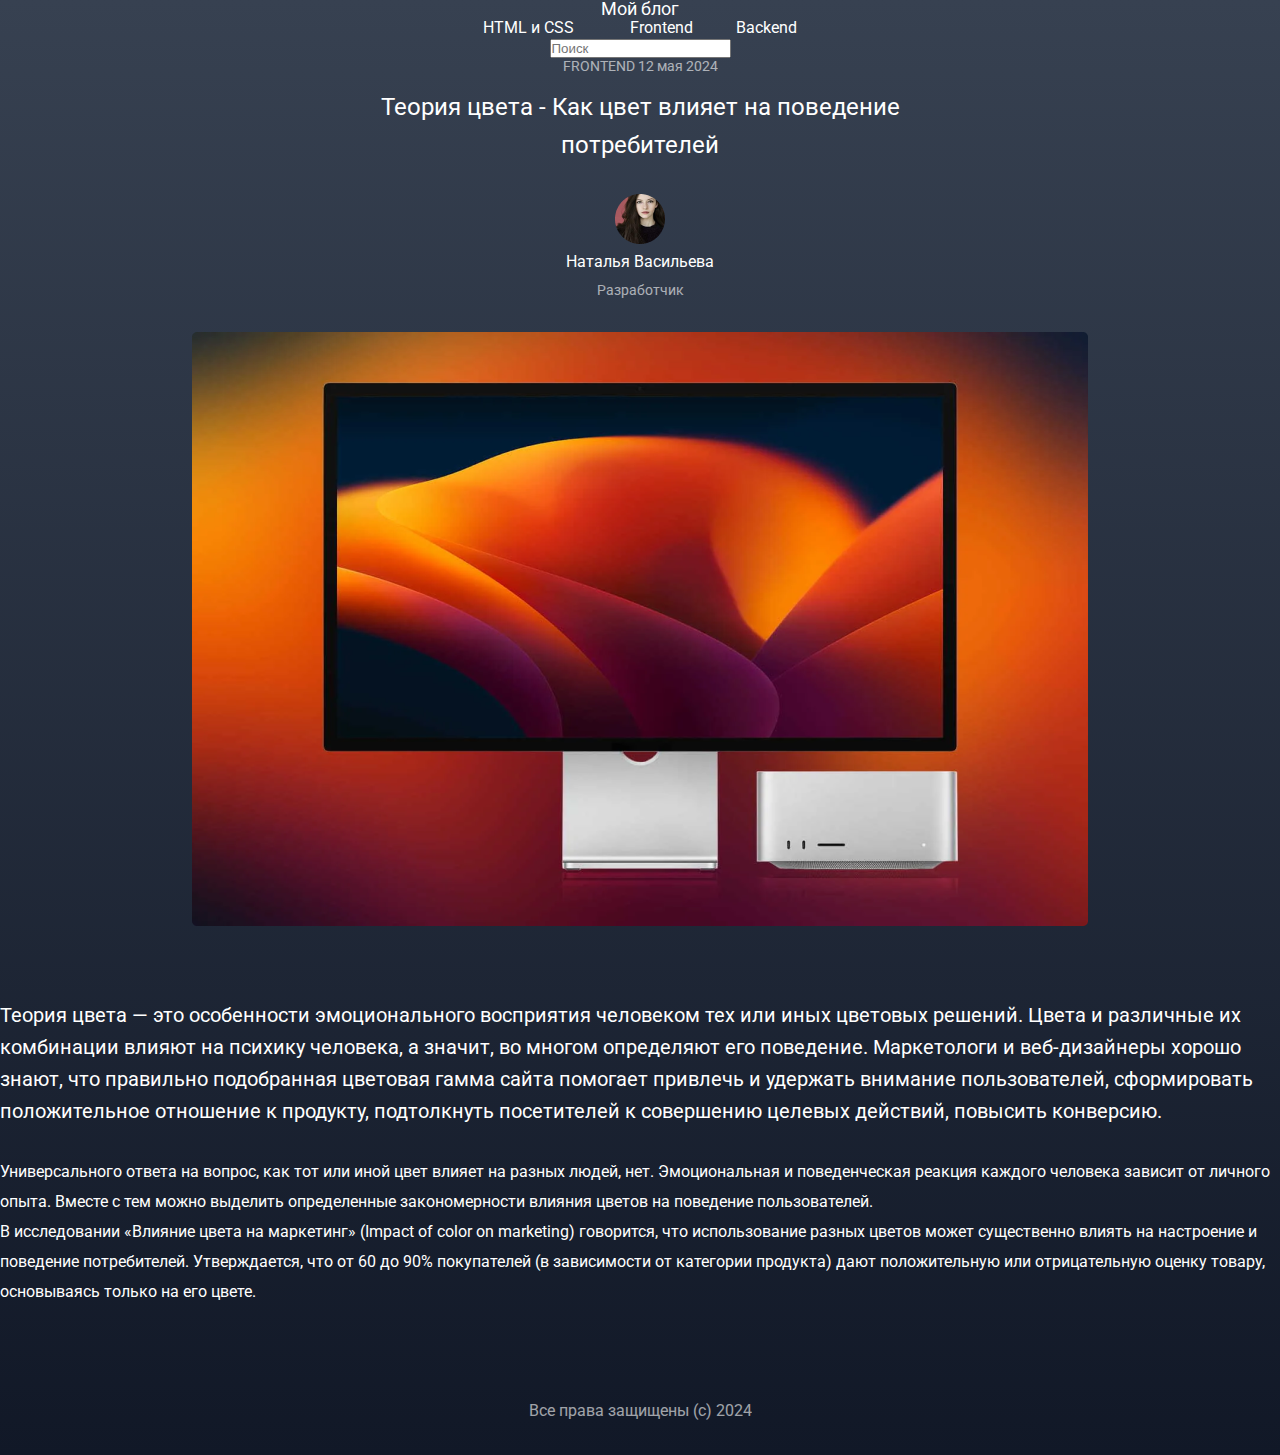
==== commit 7843e619: "Merge branch 'master' into 2-css" ====
--- a/1-Blog/index.html
+++ b/1-Blog/index.html
@@ -1,15 +1,16 @@
 <!DOCTYPE html>
 <html lang="en">
-
 <head>
     <meta charset="UTF-8">
     <meta name="viewport" content="width=device-width, initial-scale=1.0">
     <title>Blog</title>
+    <link rel="stylesheet" href="./style.css">
 </head>
 <body>
     <header>
-        <h1>В Мой блог</h1>
-        <nav>
+
+        <h1 class="profile-name"> Мой блог</h1>
+        <nav class="nav__title">
             <a href="#">HTML и CSS</a>
             <a href="#">Frontend</a>
             <a href="#">Backend</a>
@@ -21,43 +22,60 @@
     <main>
         <section>
             <article>
-                <p>FRONTEND 12 мая 2024</p>
-                <h3>Теория цвета - Как цвет влияет на поведение потребителей</h3>
+                <p class="blog__date">FRONTEND 12 мая 2024</p>
+                <h3 class="blog__title">Теория цвета - Как цвет влияет на поведение<br> потребителей</h3>
+                <div class="author__block">
+                    <div>
+                        <img src="./images/Ellipse 1.png" alt="Портрет Натальи">
+                    </div>
+                    <p class="blog__author">Наталья Васильева</p>
+                    <p>Разработчик</p>
+                </div>
                 <div>
-                <img src="./images/Ellipse 1.png" alt="Портрет Натальи">
+                    <img class="screen__img" src=" ./images/Rectangle 181.png" alt="монитор на оранжевом фоне">
                 </div>
-                <p>Наталья Васильева <br /> Разработчик</p>
-                <div><img src="./images/Rectangle 181.png" alt="монитор на оранжевом фоне"></div>
-                <p>
-                    Теория цвета — это особенности эмоционального восприятия человеком тех или иных цветовых решений. Цвета и
+                <p class="blog__content">
+                    Теория цвета — это особенности эмоционального восприятия человеком тех или
+                    иных
+                    цветовых решений. Цвета и
+
                     различные их
-                    комбинации влияют на психику человека, а значит, во многом определяют его поведение. Маркетологи и
+                    комбинации влияют на психику человека, а значит, во многом определяют его поведение. Маркетологи
+                    и
                     веб-дизайнеры
                     хорошо
                     знают, что правильно подобранная цветовая гамма сайта помогает привлечь и удержать внимание
                     пользователей,
                     сформировать
-                    положительное отношение к продукту, подтолкнуть посетителей к совершению целевых действий, повысить
+                    положительное отношение к продукту, подтолкнуть посетителей к совершению целевых действий,
+                    повысить
                     конверсию.
                 </p>
-                <p>
-                    Универсального ответа на вопрос, как тот или иной цвет влияет на разных людей, нет. Эмоциональная и
-                    поведенческая
-                    реакция каждого человека зависит от личного опыта. Вместе с тем можно выделить определенные
-                    закономерности
-                    влияния
-                    цветов на поведение пользователей.
-                </p>
-                <p>
-                    В исследовании «Влияние цвета на маркетинг» (Impact of color on marketing) говорится, что использование
-                    разных
-                    цветов
-                    может существенно влиять на настроение и поведение потребителей. Утверждается, что от 60 до 90%
-                    покупателей (в
-                    зависимости от категории продукта) дают положительную или отрицательную оценку товару, основываясь
-                    только на его
-                    цвете.
-                </p>
+                <div class="blog__content-small">
+                    <p>
+                        Универсального ответа на вопрос, как тот или иной цвет влияет на
+                        разных
+                        людей, нет. Эмоциональная и
+                        поведенческая
+                        реакция каждого человека зависит от личного опыта. Вместе с тем можно выделить определенные
+                        закономерности
+                        влияния
+                        цветов на поведение пользователей.</p>
+                    <p>
+                        В исследовании «Влияние цвета на маркетинг» (Impact of color on
+                        marketing) говорится, что
+                        использование
+                        разных
+                        цветов
+                        может существенно влиять на настроение и поведение потребителей. Утверждается, что от 60 до 90%
+                        покупателей (в
+                        зависимости от категории продукта) дают положительную или отрицательную оценку товару,
+                        основываясь
+                        только на его
+                        цвете.
+                    </p>
+                </div>
+
             </article>
         </section>
     </main>
--- a/1-Blog/style.css
+++ b/1-Blog/style.css
@@ -0,0 +1,160 @@
+@import url('https://fonts.googleapis.com/css2?family=Roboto:wght@400;700&display=swap');
+
+* {
+    margin: 0;
+    padding: 0;
+    box-sizing: border-box;
+}
+
+body {
+    background: linear-gradient(180deg, #374151 0%, #111827 100%);
+    color: white;
+    text-align: center;
+    font-family: Roboto;
+
+}
+.dev-container{
+    display: flex;
+    justify-content: center;
+    align-items: center;
+    gap: 16px;
+}
+.article__container{
+    max-width: 708px;
+    margin: 0 auto;
+}
+.dev-container__text{
+    text-align-last: left;
+}
+.header-container {
+    display: flex;
+    padding: 0 30px;
+    justify-content: space-between;
+    margin: 80px 0 80px 0;
+
+}
+
+.header-left {
+    display: flex;
+    align-items: center;
+
+}
+
+.profile {
+    display: flex;
+    align-items: center;
+    gap: 11px;
+    margin-right: 77px;
+}
+
+.profile-pic {
+    box-shadow: 0px 15px 30px 0px #00000026;
+    font-family: 'Source Sans 3';
+    font-size: 18px;
+    font-weight: 600;
+    line-height: 35px;
+
+
+
+
+    width: 35px;
+    height: 35px;
+    background: #4B5563;
+
+}
+
+.profile-name {
+    font-size: 18px;
+    font-weight: 400;
+    line-height: 18.21px;
+
+}
+.search{
+    background-color:rgba(31, 41, 55, 0.6);
+    padding: 11px 0 12px 49px;
+    border-radius: 100px;
+    border: none;
+    position: relative;
+}
+.search-img{
+    position: absolute;
+    z-index: 1;
+    padding: 12px 0 12px 18px;
+}
+.search:placeholder{
+font-size: 19px;
+font-weight: 400;
+line-height: 19px;
+
+}
+.nav__title a:nth-child(2n) {
+    margin: 0 39px 0 52px;
+}
+
+.nav__title a {
+    text-decoration: none;
+    color: white;
+    text-align-last: left;
+    font-size: 16px;
+    line-height: 18.75px;
+    font-weight: 400;
+}
+
+.screen__img {
+    margin-bottom: 69px;
+}
+
+.blog__date {
+    display: flex;
+    justify-content: center;
+    align-items: center;
+    gap: 12px;
+    font-size: 14px;
+    opacity: 0.6;
+    line-height: 16px;
+    margin-bottom: 14px;
+}
+
+.author__block {
+    margin-bottom: 28px;
+}
+
+.blog__title {
+    font-size: 24px;
+    font-weight: 400;
+    line-height: 38px;
+    text-align: center;
+    margin-bottom: 30px;
+}
+
+.blog__author {
+    font-size: 16px;
+    line-height: 28px;
+}
+
+.blog__author+p {
+    line-height: 28px;
+    font-size: 14px;
+    opacity: 0.6;
+}
+
+.blog__content {
+    font-size: 20px;
+    line-height: 32px;
+    text-align: left;
+    margin-bottom: 30px;
+}
+
+.blog__content-small {
+    font-size: 16px;
+    line-height: 30px;
+    text-align: left;
+    margin-bottom: 90px;
+}
+
+footer p {
+    opacity: 60%;
+    font-size: 16px;
+    line-height: 28px;
+    margin-bottom: 30px;
+}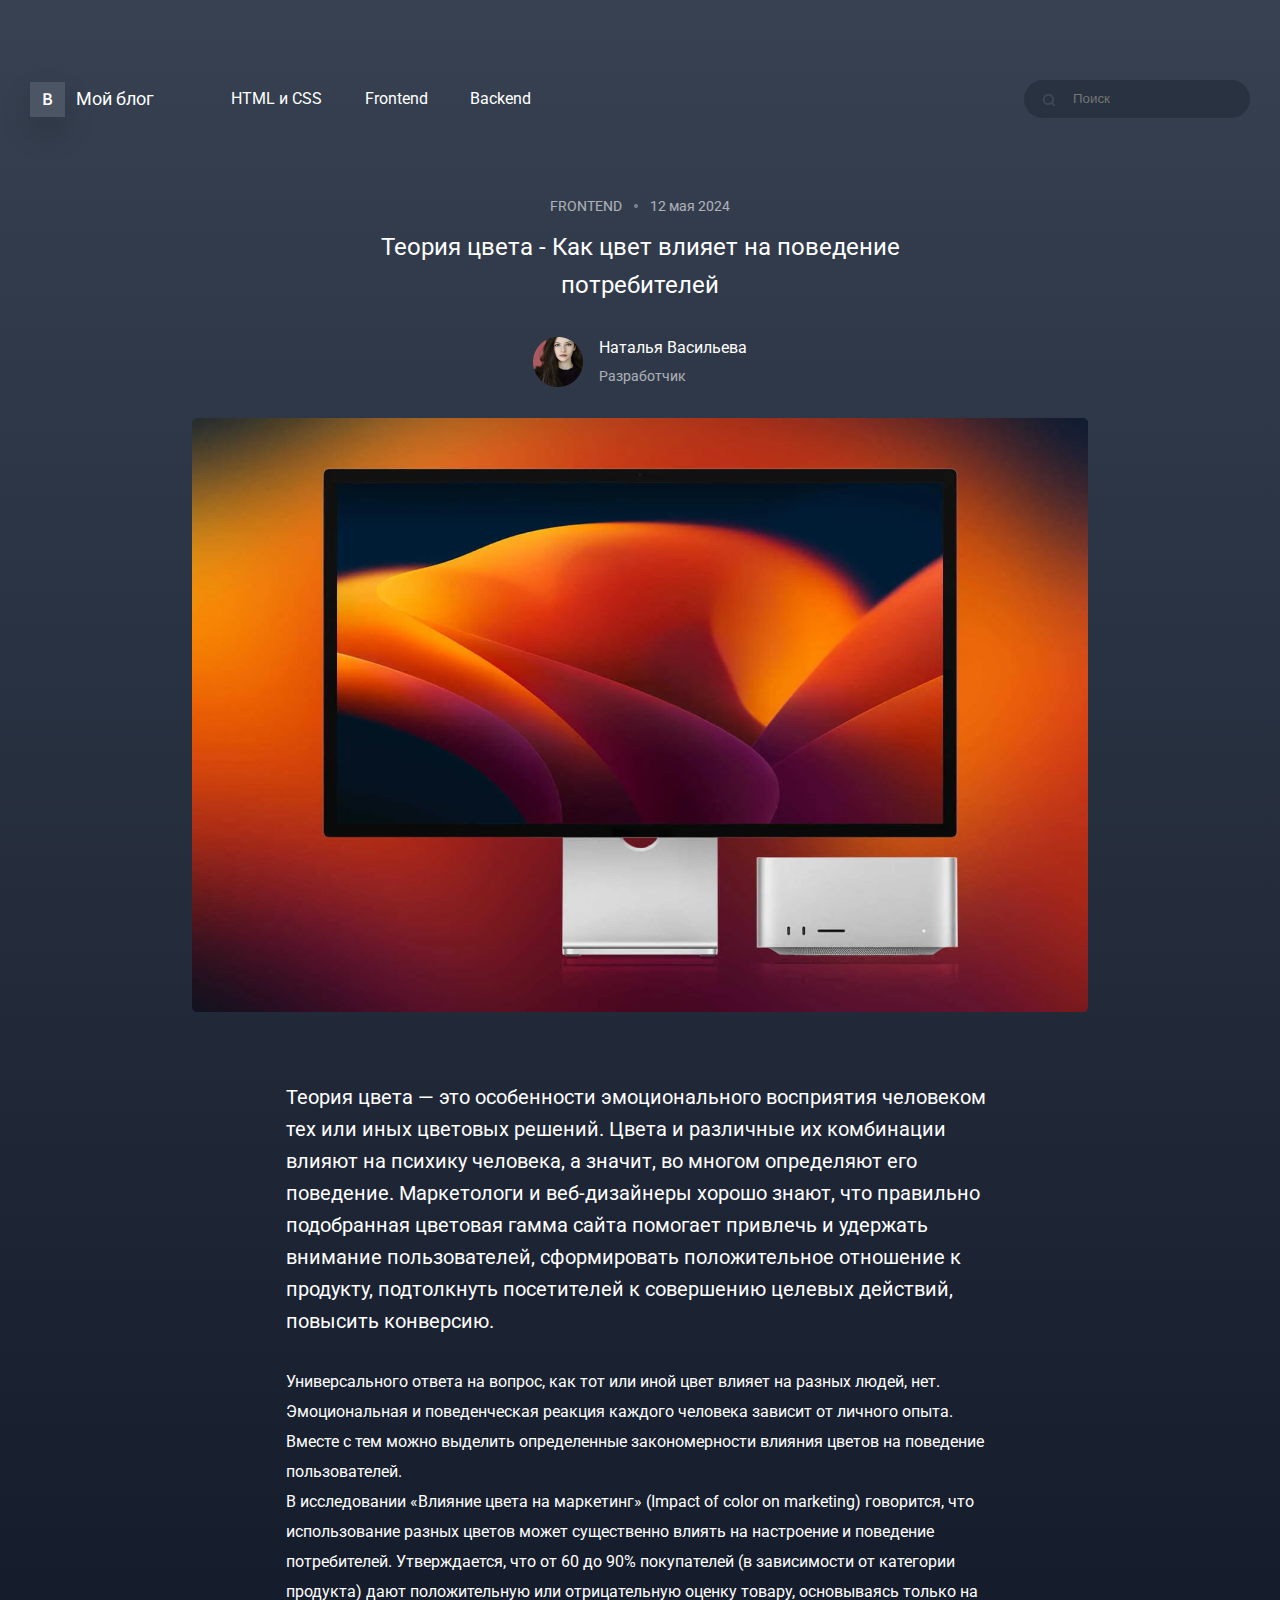
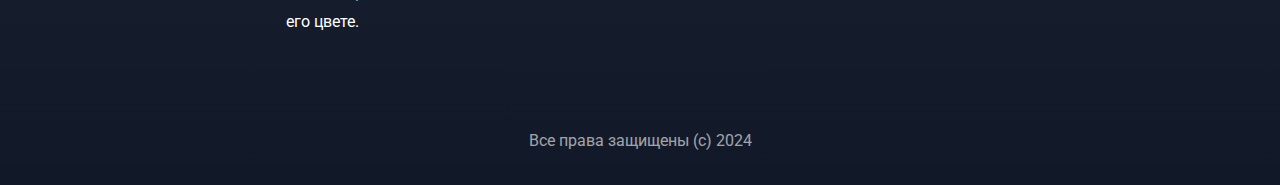
==== commit 860a8635: "fixed" ====
--- a/1-Blog/index.html
+++ b/1-Blog/index.html
@@ -1,86 +1,115 @@
 <!DOCTYPE html>
 <html lang="en">
+
 <head>
     <meta charset="UTF-8">
     <meta name="viewport" content="width=device-width, initial-scale=1.0">
     <title>Blog</title>
+    <link rel="preconnect" href="https://fonts.googleapis.com">
+    <link rel="preconnect" href="https://fonts.gstatic.com" crossorigin>
+    <link
+        href="https://fonts.googleapis.com/css2?family=Open+Sans:wght@700&family=Oswald:wght@200;300;400;500;600;700&family=Source+Sans+3:wght@600&display=swap"
+        rel="stylesheet">
     <link rel="stylesheet" href="./style.css">
 </head>
+
 <body>
     <header>
+        <div class="header-container">
+            <div class="header-left">
+                <a href="#" class="profile">
+                    <div class="profile-pic">В</div>
+                    <p class="profile-name"> Мой блог</p>
+                </a>
 
-        <h1 class="profile-name"> Мой блог</h1>
-        <nav class="nav__title">
-            <a href="#">HTML и CSS</a>
-            <a href="#">Frontend</a>
-            <a href="#">Backend</a>
-        </nav>
-        <form action="">
-            <input type="text" placeholder="Поиск">
-        </form>
+                <nav class="nav__title">
+                    <a href="#">HTML и CSS</a>
+                    <a href="#">Frontend</a>
+                    <a href="#">Backend</a>
+                </nav>
+            </div>
+
+            <form action="">
+                <div class="search-img">
+                    <img  src="./images/search.svg" alt="иконка поиска">
+                </div>
+                <input class="search" type="text" placeholder="Поиск">
+            </form>
+        </div>
+
+
     </header>
-    <main>
-        <section>
             <article>
-                <p class="blog__date">FRONTEND 12 мая 2024</p>
+                <p class="blog__date">FRONTEND <img src="./images/Rectangle 5.png" alt="кружочек"> 12 мая 2024</p>
                 <h3 class="blog__title">Теория цвета - Как цвет влияет на поведение<br> потребителей</h3>
                 <div class="author__block">
-                    <div>
-                        <img src="./images/Ellipse 1.png" alt="Портрет Натальи">
+                    <div class="dev-container">
+                        <div class="dev-container__img">
+                            <img src="./images/Ellipse 1.png" alt="Портрет Натальи">
+                        </div>
+                        <div class="dev-container__text">
+                            <p class="blog__author">Наталья Васильева</p>
+                            <p>Разработчик</p>
+                        </div>
+
                     </div>
-                    <p class="blog__author">Наталья Васильева</p>
-                    <p>Разработчик</p>
+
                 </div>
-                <div>
-                    <img class="screen__img" src=" ./images/Rectangle 181.png" alt="монитор на оранжевом фоне">
+                <div class="screen__img">
+                    <img  src=" ./images/Rectangle 181.png" alt="монитор на оранжевом фоне">
                 </div>
-                <p class="blog__content">
-                    Теория цвета — это особенности эмоционального восприятия человеком тех или
-                    иных
-                    цветовых решений. Цвета и
+                <div class="article__container">
+                    <div class="blog__content">
+                        <p>
+                            Теория цвета — это особенности эмоционального восприятия человеком тех или
+                            иных
+                            цветовых решений. Цвета и
+                            различные их
+                            комбинации влияют на психику человека, а значит, во многом определяют его поведение.
+                            Маркетологи
+                            и
+                            веб-дизайнеры
+                            хорошо
+                            знают, что правильно подобранная цветовая гамма сайта помогает привлечь и удержать внимание
+                            пользователей,
+                            сформировать
+                            положительное отношение к продукту, подтолкнуть посетителей к совершению целевых действий,
+                            повысить
+                            конверсию.
+                        </p>
+                    </div>
 
-                    различные их
-                    комбинации влияют на психику человека, а значит, во многом определяют его поведение. Маркетологи
-                    и
-                    веб-дизайнеры
-                    хорошо
-                    знают, что правильно подобранная цветовая гамма сайта помогает привлечь и удержать внимание
-                    пользователей,
-                    сформировать
-                    положительное отношение к продукту, подтолкнуть посетителей к совершению целевых действий,
-                    повысить
-                    конверсию.
-                </p>
-                <div class="blog__content-small">
-                    <p>
-                        Универсального ответа на вопрос, как тот или иной цвет влияет на
-                        разных
-                        людей, нет. Эмоциональная и
-                        поведенческая
-                        реакция каждого человека зависит от личного опыта. Вместе с тем можно выделить определенные
-                        закономерности
-                        влияния
-                        цветов на поведение пользователей.</p>
-                    <p>
-                        В исследовании «Влияние цвета на маркетинг» (Impact of color on
-                        marketing) говорится, что
-                        использование
-                        разных
-                        цветов
-                        может существенно влиять на настроение и поведение потребителей. Утверждается, что от 60 до 90%
-                        покупателей (в
-                        зависимости от категории продукта) дают положительную или отрицательную оценку товару,
-                        основываясь
-                        только на его
-                        цвете.
-                    </p>
+                    <div class="blog__content-small">
+                        <p>
+                            Универсального ответа на вопрос, как тот или иной цвет влияет на
+                            разных
+                            людей, нет. Эмоциональная и
+                            поведенческая
+                            реакция каждого человека зависит от личного опыта. Вместе с тем можно выделить определенные
+                            закономерности
+                            влияния
+                            цветов на поведение пользователей.</p>
+                        <p>
+                            В исследовании «Влияние цвета на маркетинг» (Impact of color on
+                            marketing) говорится, что
+                            использование
+                            разных
+                            цветов
+                            может существенно влиять на настроение и поведение потребителей. Утверждается, что от 60 до
+                            90%
+                            покупателей (в
+                            зависимости от категории продукта) дают положительную или отрицательную оценку товару,
+                            основываясь
+                            только на его
+                            цвете.
+                        </p>
+                    </div>
                 </div>
 
             </article>
-        </section>
-    </main>
     <footer>
         <p>Все права защищены (c) 2024</p>
     </footer>
 </body>
+
 </html>--- a/1-Blog/style.css
+++ b/1-Blog/style.css
@@ -13,31 +13,39 @@
     font-family: Roboto;
 
 }
-.dev-container{
+
+.dev-container {
     display: flex;
     justify-content: center;
     align-items: center;
     gap: 16px;
 }
-.article__container{
+
+.article__container {
     max-width: 708px;
     margin: 0 auto;
 }
-.dev-container__text{
+
+.dev-container__text {
     text-align-last: left;
 }
+.dev-container__img{
+    width: 50px;
+    height: 50px;
+}
+
 .header-container {
     display: flex;
-    padding: 0 30px;
+    padding: 80px 30px;
     justify-content: space-between;
-    margin: 80px 0 80px 0;
+
 
 }
 
 .header-left {
     display: flex;
     align-items: center;
-
+    justify-content: space-between;
 }
 
 .profile {
@@ -45,7 +53,11 @@
     align-items: center;
     gap: 11px;
     margin-right: 77px;
+    text-decoration: none;
+    color: white;
+
 }
+
 
 .profile-pic {
     box-shadow: 0px 15px 30px 0px #00000026;
@@ -53,10 +65,6 @@
     font-size: 18px;
     font-weight: 600;
     line-height: 35px;
-
-
-
-
     width: 35px;
     height: 35px;
     background: #4B5563;
@@ -69,26 +77,35 @@
     line-height: 18.21px;
 
 }
-.search{
-    background-color:rgba(31, 41, 55, 0.6);
+
+.search {
+    background-color: rgba(31, 41, 55, 0.6);
     padding: 11px 0 12px 49px;
     border-radius: 100px;
     border: none;
     position: relative;
 }
-.search-img{
+
+.search-img {
     position: absolute;
     z-index: 1;
     padding: 12px 0 12px 18px;
 }
-.search:placeholder{
-font-size: 19px;
-font-weight: 400;
-line-height: 19px;
+
+.search:placeholder {
+    font-size: 19px;
+    font-weight: 400;
+    line-height: 19px;
 
 }
-.nav__title a:nth-child(2n) {
+
+/* .nav__title a:nth-child(2n) {
     margin: 0 39px 0 52px;
+} */
+.nav__title{
+    min-width: 300px;
+    display: flex;
+    justify-content: space-between;
 }
 
 .nav__title a {
@@ -100,7 +117,11 @@
     font-weight: 400;
 }
 
-.screen__img {
+
+.screen__img  {
+    margin: 0 auto;
+    width: 896px;
+    height: 594px;
     margin-bottom: 69px;
 }
 
